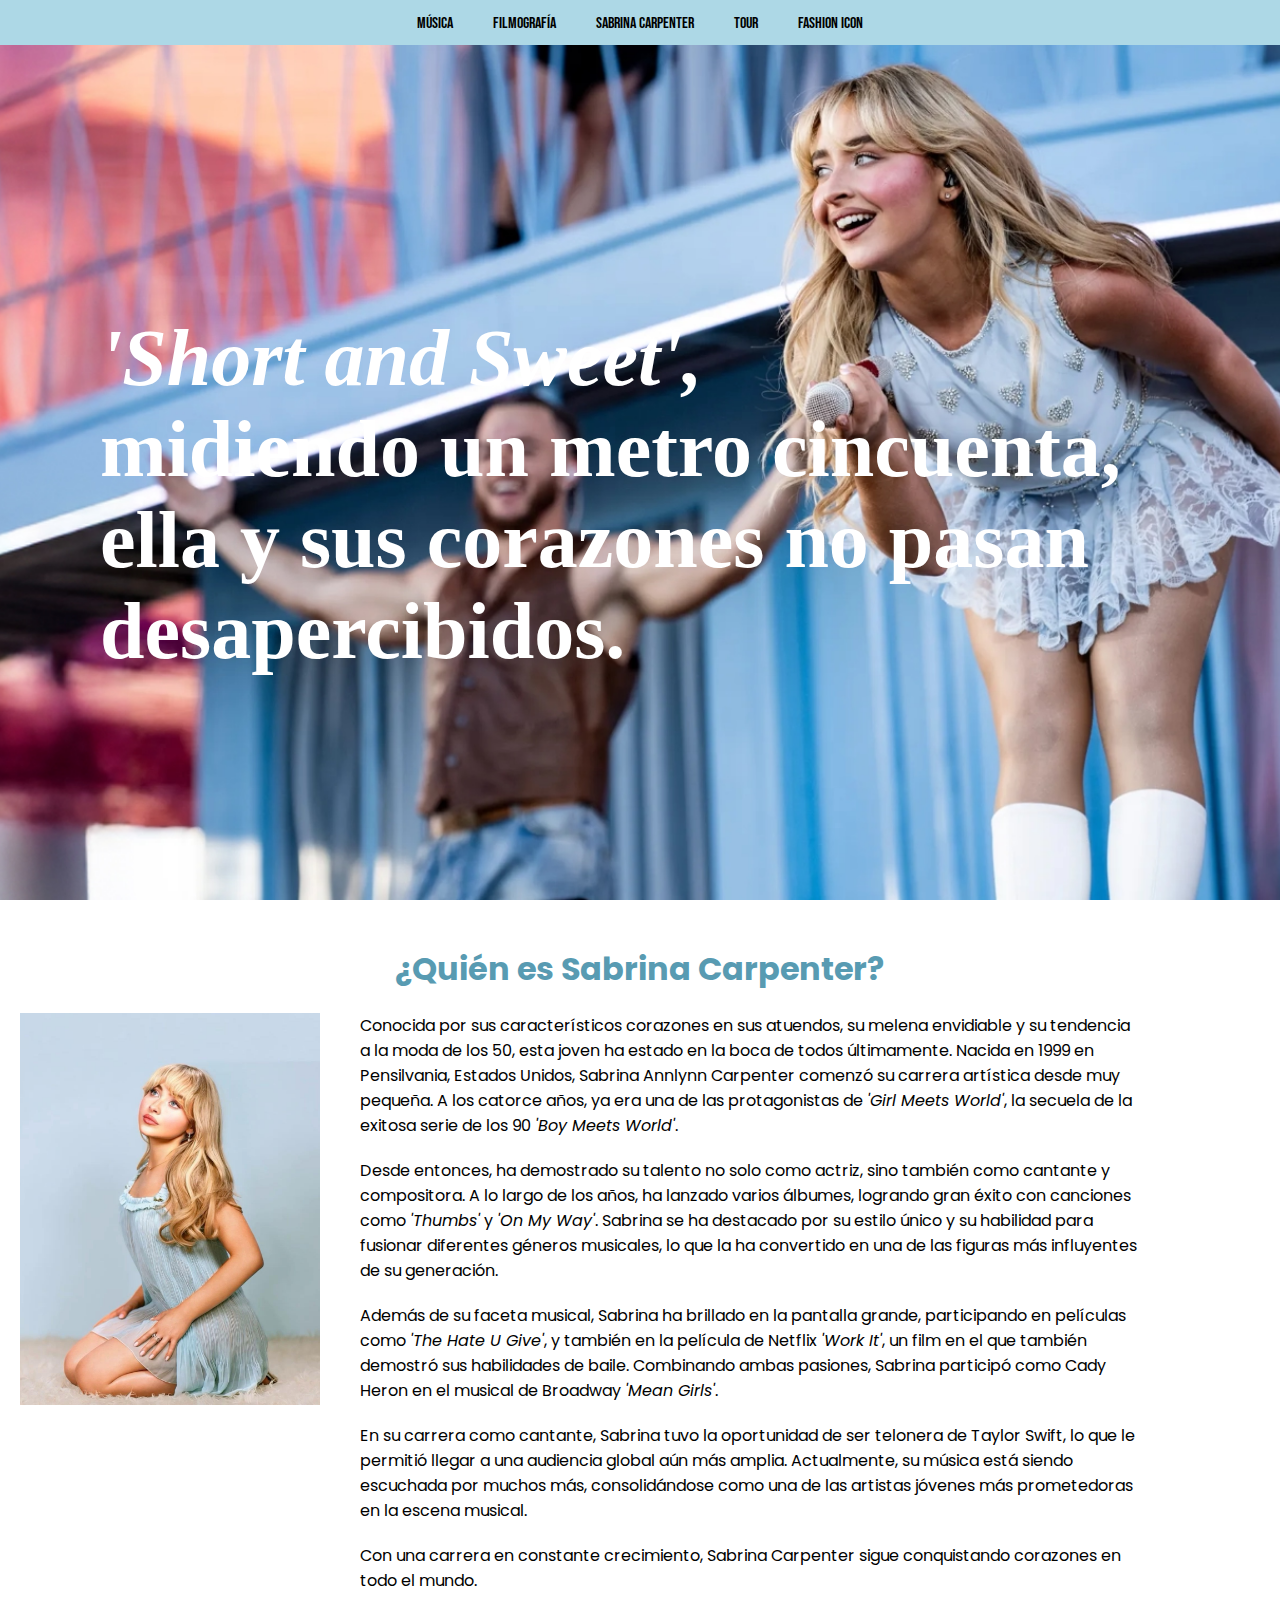
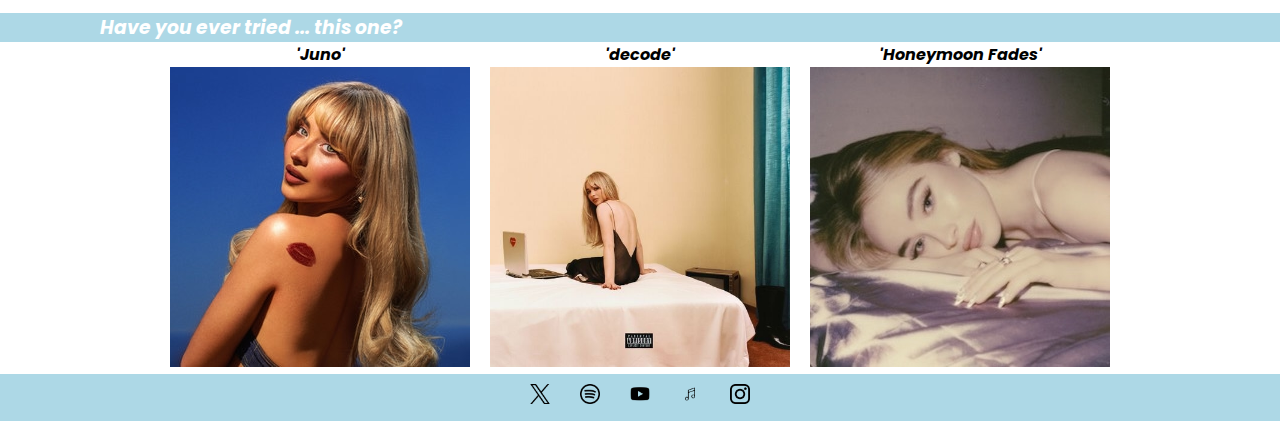
==== index.html @ 901c5bfc "primer commit" ====
<!DOCTYPE html>
<html lang="es">
<head>
    <meta charset="UTF-8">
    <meta name="viewport" content="width=device-width, initial-scale=1.0">
    <title>Sabrina Carpenter</title>
    <!-- Fuente Bebas Neue -->
    <link rel="preconnect" href="https://fonts.googleapis.com">
    <link rel="preconnect" href="https://fonts.gstatic.com" crossorigin>
    <link href="https://fonts.googleapis.com/css2?family=Bebas+Neue&display=swap" rel="stylesheet"><link rel="preconnect" href="https://fonts.googleapis.com">
    <!-- Fuente Poppins -->
    <link rel="preconnect" href="https://fonts.gstatic.com" crossorigin>
    <link href="https://fonts.googleapis.com/css2?family=Bebas+Neue&family=Poppins:ital,wght@0,100;0,200;0,300;0,400;0,500;0,600;0,700;0,800;0,900;1,100;1,200;1,300;1,400;1,500;1,600;1,700;1,800;1,900&family=Roboto+Slab:wght@100..900&display=swap" rel="stylesheet">
    <!-- Archivo CSS -->
    <link rel="stylesheet" href="css/styles.css">
</head>
    <nav>
        <ul>
            <li><a href="pages/musica.html">Música</a></li>
            <li><a href="pages/filmografia.html">Filmografía</a></li>
            <li><a href="index.html">Sabrina Carpenter</a></li>
            <li><a href="pages/tour.html">Tour</a></li>
            <li><a href="pages/fashion-icon.html">Fashion Icon</a></li>
        </ul>
    </nav>
    <section class="Hero">
        <h1><i>'Short and Sweet',</i> <br>midiendo un metro cincuenta, <br> ella y sus corazones no pasan <br>desapercibidos.</h1>
    </section>
    <h2>¿Quién es Sabrina Carpenter?</h2>
    <section class="biografia">
        <div>
            <p>Conocida por sus característicos corazones en sus atuendos, su melena envidiable y su tendencia a la moda de los 50, esta joven ha estado en la boca de todos últimamente. Nacida en 1999 en Pensilvania, Estados Unidos, Sabrina Annlynn Carpenter comenzó su carrera artística desde muy pequeña. A los catorce años, ya era una de las protagonistas de <i>'Girl Meets World'</i>, la secuela de la exitosa serie de los 90 <i>'Boy Meets World'</i>.</p>
        
            <p>Desde entonces, ha demostrado su talento no solo como actriz, sino también como cantante y compositora. A lo largo de los años, ha lanzado varios álbumes, logrando gran éxito con canciones como <i>'Thumbs'</i> y <i>'On My Way'</i>. Sabrina se ha destacado por su estilo único y su habilidad para fusionar diferentes géneros musicales, lo que la ha convertido en una de las figuras más influyentes de su generación.</p>
        
            <p>Además de su faceta musical, Sabrina ha brillado en la pantalla grande, participando en películas como <i>'The Hate U Give'</i>, y también en la película de Netflix <i>'Work It'</i>, un film en el que también demostró sus habilidades de baile. Combinando ambas pasiones, Sabrina participó como Cady Heron en el musical de Broadway <i>'Mean Girls'</i>.</p>
        
            <p>En su carrera como cantante, Sabrina tuvo la oportunidad de ser telonera de Taylor Swift, lo que le permitió llegar a una audiencia global aún más amplia. Actualmente, su música está siendo escuchada por muchos más, consolidándose como una de las artistas jóvenes más prometedoras en la escena musical.</p>
        
            <p>Con una carrera en constante crecimiento, Sabrina Carpenter sigue conquistando corazones en todo el mundo.</p>
        </div>
    </section>    
    <section>
        <h3><i>Have you ever tried ... this one?</i></h3>
        <div class="contenedor-canciones">
            <div>
                <h4><i>'Juno'</i></h4>
                <a href="https://open.spotify.com/intl-es/track/21B4gaTWnTkuSh77iWEXdS?si=9c2409a9f84745d2" target="_blank">
                 <img src="img/shortnsweet.avif" alt="Portada de 'Short n' Sweet' álbum al cual pertenece 'Juno'">
             </a>
            </div>
            <div>
             <h4><i>'decode'</i></h4>
                <a href="https://open.spotify.com/intl-es/track/17wMOhLqVB3DRCmTaLjwVM?si=ca93d19548b24111" target="_blank">
                    <img src="img/emailsicantsend.avif" alt="Portada de 'emails i can't send' álbum al cual pertenece 'decode'">
             </a>
         </div>
         <div>
                <h4><i>'Honeymoon Fades'</i></h4>
                <a href="https://open.spotify.com/intl-es/track/2o2R6ghiVJfAqEXnlmOihz?si=4bb9153eb9164376" target="_blank">
                    <img src="img/honeymoon_fades.avif" alt="Portada del single 'Honeymoon Fades'">
                </a>
            </div>
        </div>
    </section>
    <footer>
        <a href="https://x.com/sabrinaannlynn" target="_blank">
            <img src="img/x.png" alt="Logo de twitter">
        </a>
        <a href="https://open.spotify.com/intl-es/artist/74KM79TiuVKeVCqs8QtB0B?si=yg893AQBSUCXRYA8qIvSbg"target= "_blank">
            <img src="img/logotipo-de-spotify.png" alt="Logo de spotify">
        </a>
        <a href="https://www.youtube.com/channel/UCPKWE1H6xhxwPlqUlKgHb_w" target="_blank">
            <img src="img/youtube.png" alt="Logo de youtube">
        </a>
        <a href="https://music.apple.com/ec/artist/sabrina-carpenter/390647681"target= "_blank">
            <img src="img/applemusic.png" alt="Logo de apple music">
        </a>
        <a href="https://www.instagram.com/sabrinacarpenter/" target="_blank">
            <img src="img/logotipo-de-instagram.png" alt="Logo de instagram">
        </a>
    </footer>
</body>
</html>
---- css/styles.css ----
/* Reseteo todo*/ 
*{
    margin:0;
    padding: 0;
    box-sizing: border-box;
} 
/*pongo la barra de navegador en el centro y le pongo color celeste clarito*/
nav{
    text-align: center;
    background-color: lightblue;
    color: black;
    padding: 10px;
}
/*especifico la lista del nav para que quede centrado y la fuente*/
nav ul{
    list-style: none;
    display: inline-flex;
    justify-content: center;
    padding: 0;
    margin:0;
    font-family: 'Bebas Neue', sans-serif;
    font-size: 24 px;
}
/*especifico espacio entre los elementos del menu*/
nav ul li{
    margin: 0 20px;
}
/*acomodo los enlaces*/
a{
    text-decoration: none;
    color: inherit;
}
/*sección hero*/
.Hero {
    background-image: url('../img/sabrina_header.avif'); /*importé la imagen*/
    background-repeat: no-repeat; /*que no se repita*/
    background-position: center;
    background-size: cover;
    height: 100vh; /* la sección ocupa toda la altura de la ventana */
    display: flex; /*flexbox*/
    align-items: center; /* alineo contenido en el centro vertical */
    justify-content: flex-start; /* alineo el contenido horizontalmente */
    color: white; /* color texto */
    padding-left: 100px; /*espacio a la izquierda*/
    font-size: 40px; /*tamaño letra*/
    font-family: 'Times New Roman', Times, serif;
    background-attachment: fixed;
}
/*tamaño de portadas*/ 
.contenedor-canciones img{
    width: 300px;
    height: 300px;
}
/*cambio la fuente de todo el cuerpo*/
body{
    font-family: "Poppins", serif;
}
body p{
    margin: 20px;
    padding-left: 100px;
    padding-right: 100px;
}
/*cambio el footer*/

footer {
    background-color: lightblue; /*color*/
    bottom: 0;
    width: 100%; /*ocupa todo el ancho*/
    padding: 10px 0;  /* Espacio en la parte superior e inferior */
    display: flex;
    justify-content: center;  /* centra los iconos */
    gap: 30px;  /* Espacio entre los iconos */
}

footer img {
    width: 20px;  /* tamaño de los iconos */
    height: 20px;  /* iconos cuadrados */
}
/*modifico las tablas*/

table {
    border-collapse: collapse; /* uno los bordes */
    width: 100%; /* ocupa todo el espacio*/
    text-align: left; /* alineado */
    border: 2px solid lightblue; /* borde */
}

table th, table td {
    padding: 10px; /* espaciado adentro */
    border: 2px solid rgb(93, 135, 149); /* bordes entre celdas */
}
/*encabezados*/
table th {
    background-color: lightblue; /* fondo de los encabezados */
    color: black; /*  texto */
}
.ultimo-lanzamiento {
    background-image: url(../img/portada-musica.jpg); /*pongo la foto*/
    background-attachment: fixed; /*fijo*/
    background-position: center;
    background-size: cover;
    height: 100vh;
    align-items: center; /* centro verticalmente */
    color: white; /* texto */
    padding-top: 200px; 
    padding-left: 200px;
    font-size: 40px; /* tamaño de la letra */
    font-family: 'Times New Roman', Times, serif;
}
.ultimo-lanzamiento h2{
    font-size: 35;
    padding-left: 125px;
    color: white;
    text-align: justify;
}
h2{
    color: rgb(88, 155, 178);
    text-align: center;
    font-size: 32px;
}
h3{
    color: white;
    padding-left: 2%;
    background-color: lightblue;
    padding-left: 100px;
}
.moda img{
    max-width: 30%; /* la imagen ocupa el 80% del ancho del contenedor */
    height: 500px;
    margin: 10px;
    padding-left: 60px;
}
.contenedor-canciones{
    display: flex; /*flexbox*/
    flex-wrap: wrap; /*los elementos van abajo si no entran*/
    gap:20px; /*espacio entre elementos*/
    align-items: center; /*centro*/
    justify-content: center; /*justificado*/
}
.contenedor-canciones h4{
    text-align: center;
}
.biografia{
        background-image: url(../img/sabrina-portada.avif);
        background-repeat: no-repeat;
        background-position: top-left;
        background-size: 300px;
        margin: 20px;
        padding-left: 190px; /* espacio para que el contenido no este sobre la imagen */}

/*alineo para que el texto no quede sobre la iamgen*/
.biografia p{
    padding-left: 130px;
    text-align: left;
    padding-top: 0;
}
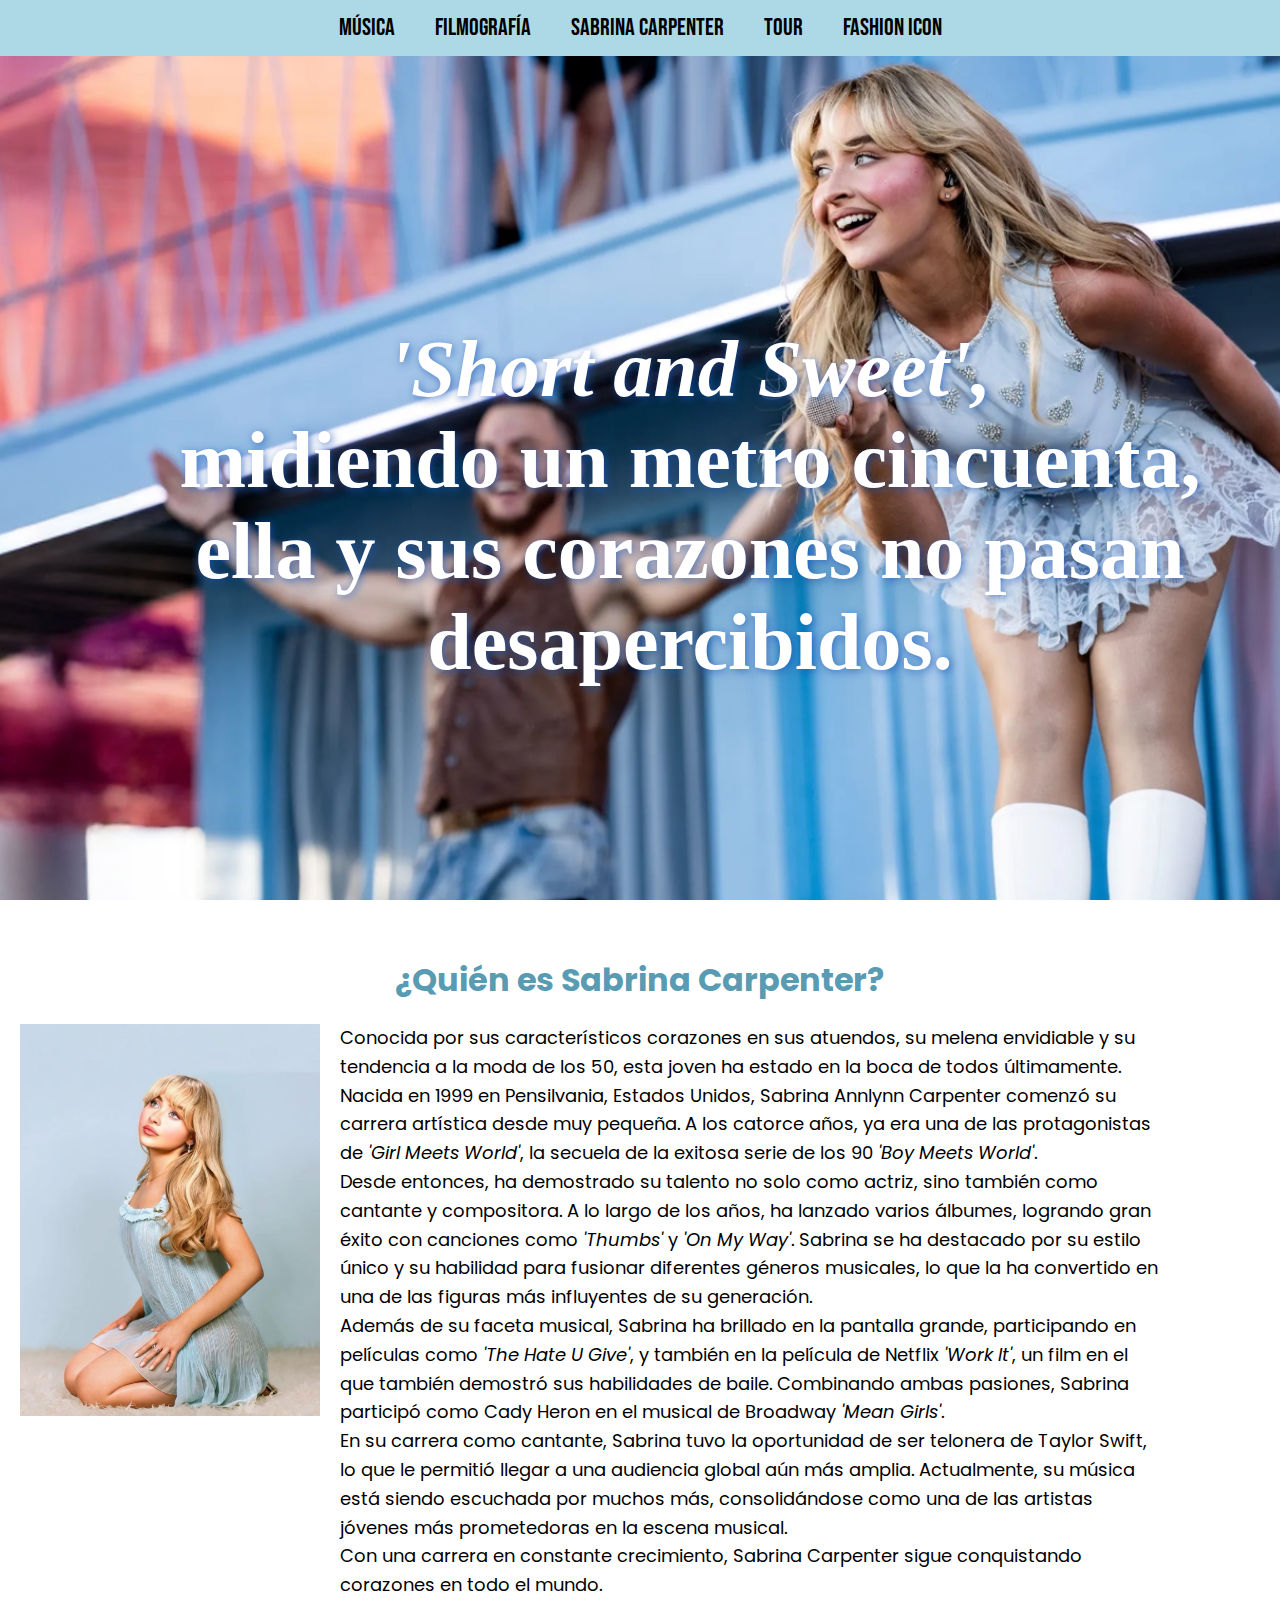
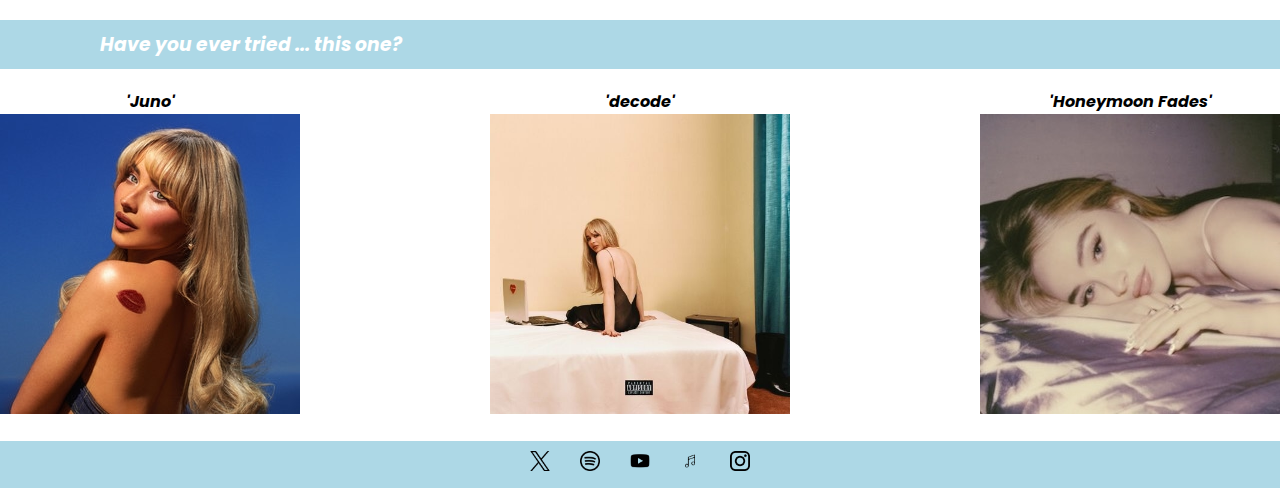
==== commit ff047512: "ultimos cambios" ====
--- a/index.html
+++ b/index.html
@@ -27,19 +27,23 @@
         <h1><i>'Short and Sweet',</i> <br>midiendo un metro cincuenta, <br> ella y sus corazones no pasan <br>desapercibidos.</h1>
     </section>
     <h2>¿Quién es Sabrina Carpenter?</h2>
-    <section class="biografia">
-        <div>
-            <p>Conocida por sus característicos corazones en sus atuendos, su melena envidiable y su tendencia a la moda de los 50, esta joven ha estado en la boca de todos últimamente. Nacida en 1999 en Pensilvania, Estados Unidos, Sabrina Annlynn Carpenter comenzó su carrera artística desde muy pequeña. A los catorce años, ya era una de las protagonistas de <i>'Girl Meets World'</i>, la secuela de la exitosa serie de los 90 <i>'Boy Meets World'</i>.</p>
-        
-            <p>Desde entonces, ha demostrado su talento no solo como actriz, sino también como cantante y compositora. A lo largo de los años, ha lanzado varios álbumes, logrando gran éxito con canciones como <i>'Thumbs'</i> y <i>'On My Way'</i>. Sabrina se ha destacado por su estilo único y su habilidad para fusionar diferentes géneros musicales, lo que la ha convertido en una de las figuras más influyentes de su generación.</p>
-        
-            <p>Además de su faceta musical, Sabrina ha brillado en la pantalla grande, participando en películas como <i>'The Hate U Give'</i>, y también en la película de Netflix <i>'Work It'</i>, un film en el que también demostró sus habilidades de baile. Combinando ambas pasiones, Sabrina participó como Cady Heron en el musical de Broadway <i>'Mean Girls'</i>.</p>
-        
-            <p>En su carrera como cantante, Sabrina tuvo la oportunidad de ser telonera de Taylor Swift, lo que le permitió llegar a una audiencia global aún más amplia. Actualmente, su música está siendo escuchada por muchos más, consolidándose como una de las artistas jóvenes más prometedoras en la escena musical.</p>
-        
-            <p>Con una carrera en constante crecimiento, Sabrina Carpenter sigue conquistando corazones en todo el mundo.</p>
-        </div>
-    </section>    
+<section class="biografia">
+    <!-- Imagen a la izquierda -->
+    <img src="img/sabrina-portada.avif" alt="Imagen de Sabrina Carpenter">
+    
+    <!-- Contenido de texto a la derecha -->
+    <div>
+        <p>Conocida por sus característicos corazones en sus atuendos, su melena envidiable y su tendencia a la moda de los 50, esta joven ha estado en la boca de todos últimamente. Nacida en 1999 en Pensilvania, Estados Unidos, Sabrina Annlynn Carpenter comenzó su carrera artística desde muy pequeña. A los catorce años, ya era una de las protagonistas de <i>'Girl Meets World'</i>, la secuela de la exitosa serie de los 90 <i>'Boy Meets World'</i>.</p>
+    
+        <p>Desde entonces, ha demostrado su talento no solo como actriz, sino también como cantante y compositora. A lo largo de los años, ha lanzado varios álbumes, logrando gran éxito con canciones como <i>'Thumbs'</i> y <i>'On My Way'</i>. Sabrina se ha destacado por su estilo único y su habilidad para fusionar diferentes géneros musicales, lo que la ha convertido en una de las figuras más influyentes de su generación.</p>
+    
+        <p>Además de su faceta musical, Sabrina ha brillado en la pantalla grande, participando en películas como <i>'The Hate U Give'</i>, y también en la película de Netflix <i>'Work It'</i>, un film en el que también demostró sus habilidades de baile. Combinando ambas pasiones, Sabrina participó como Cady Heron en el musical de Broadway <i>'Mean Girls'</i>.</p>
+    
+        <p>En su carrera como cantante, Sabrina tuvo la oportunidad de ser telonera de Taylor Swift, lo que le permitió llegar a una audiencia global aún más amplia. Actualmente, su música está siendo escuchada por muchos más, consolidándose como una de las artistas jóvenes más prometedoras en la escena musical.</p>
+    
+        <p>Con una carrera en constante crecimiento, Sabrina Carpenter sigue conquistando corazones en todo el mundo.</p>
+    </div>
+</section>
     <section>
         <h3><i>Have you ever tried ... this one?</i></h3>
         <div class="contenedor-canciones">
--- a/css/styles.css
+++ b/css/styles.css
@@ -1,156 +1,442 @@
-/* Reseteo todo*/ 
-*{
-    margin:0;
+/* reseteo en 0 */
+* {
+    margin: 0;
     padding: 0;
     box-sizing: border-box;
 } 
-/*pongo la barra de navegador en el centro y le pongo color celeste clarito*/
-nav{
+/* barra de navegación  */
+.seccion-tablas a{ /*especifico por los cambios de bootstrap*/
+    text-decoration: none;
+    color: black;
+} 
+.seccion-tablas h2{ /*especifico por los cambios de bootstrap*/
+    color: rgb(88, 155, 178);
+    text-align: center;
+    font-size: 32px;
+    font-family: "Poppins", serif;
+}
+.seccion-tablas p{ /*especifico por los cambios de bootstrap*/
+    font-family: "Poppins", serif;
+}
+nav { /*nav*/
     text-align: center;
     background-color: lightblue;
     color: black;
     padding: 10px;
 }
-/*especifico la lista del nav para que quede centrado y la fuente*/
-nav ul{
+nav ul {
     list-style: none;
-    display: inline-flex;
+    display: flex;
     justify-content: center;
     padding: 0;
-    margin:0;
+    margin: 0;
     font-family: 'Bebas Neue', sans-serif;
-    font-size: 24 px;
-}
-/*especifico espacio entre los elementos del menu*/
-nav ul li{
+    font-size: 24px;
+    flex-wrap: wrap;
+}
+nav ul li {
     margin: 0 20px;
 }
-/*acomodo los enlaces*/
-a{
+a {
     text-decoration: none;
     color: inherit;
-}
-/*sección hero*/
+    line-height: 1.5
+}
+
+/* sección Hero */
 .Hero {
-    background-image: url('../img/sabrina_header.avif'); /*importé la imagen*/
-    background-repeat: no-repeat; /*que no se repita*/
-    background-position: center;
-    background-size: cover;
-    height: 100vh; /* la sección ocupa toda la altura de la ventana */
-    display: flex; /*flexbox*/
-    align-items: center; /* alineo contenido en el centro vertical */
-    justify-content: flex-start; /* alineo el contenido horizontalmente */
-    color: white; /* color texto */
-    padding-left: 100px; /*espacio a la izquierda*/
-    font-size: 40px; /*tamaño letra*/
-    font-family: 'Times New Roman', Times, serif;
-    background-attachment: fixed;
-}
-/*tamaño de portadas*/ 
-.contenedor-canciones img{
-    width: 300px;
-    height: 300px;
-}
-/*cambio la fuente de todo el cuerpo*/
-body{
-    font-family: "Poppins", serif;
-}
-body p{
-    margin: 20px;
-    padding-left: 100px;
-    padding-right: 100px;
-}
-/*cambio el footer*/
-
-footer {
-    background-color: lightblue; /*color*/
-    bottom: 0;
-    width: 100%; /*ocupa todo el ancho*/
-    padding: 10px 0;  /* Espacio en la parte superior e inferior */
-    display: flex;
-    justify-content: center;  /* centra los iconos */
-    gap: 30px;  /* Espacio entre los iconos */
-}
-
-footer img {
-    width: 20px;  /* tamaño de los iconos */
-    height: 20px;  /* iconos cuadrados */
-}
-/*modifico las tablas*/
-
-table {
-    border-collapse: collapse; /* uno los bordes */
-    width: 100%; /* ocupa todo el espacio*/
-    text-align: left; /* alineado */
-    border: 2px solid lightblue; /* borde */
-}
-
-table th, table td {
-    padding: 10px; /* espaciado adentro */
-    border: 2px solid rgb(93, 135, 149); /* bordes entre celdas */
-}
-/*encabezados*/
-table th {
-    background-color: lightblue; /* fondo de los encabezados */
-    color: black; /*  texto */
-}
-.ultimo-lanzamiento {
-    background-image: url(../img/portada-musica.jpg); /*pongo la foto*/
-    background-attachment: fixed; /*fijo*/
+    background-image: url('../img/sabrina_header.avif');
+    background-repeat: no-repeat;
     background-position: center;
     background-size: cover;
     height: 100vh;
-    align-items: center; /* centro verticalmente */
-    color: white; /* texto */
-    padding-top: 200px; 
-    padding-left: 200px;
-    font-size: 40px; /* tamaño de la letra */
+    display: flex;
+    align-items: center;
+    justify-content: center;
+    color: white;
+    padding-left: 100px;
+    font-size: 40px;
     font-family: 'Times New Roman', Times, serif;
-}
-.ultimo-lanzamiento h2{
-    font-size: 35;
+    background-attachment: fixed;
+    text-align: center;
+    text-shadow: 2px 2px 8px rgba(24, 86, 181, 0.7); /*sombra para que no se pierda la letra*/
+}
+
+/* el cuerpo */
+body {
+    font-family: "Poppins", serif; /*fuente*/
+}
+body p { /*margenes y padding*/
+    margin: 20px;
+    padding: 0 100px;
+}
+
+
+/* footer */
+footer {
+    background-color: lightblue;
+    bottom: 0;
+    width: 100%;
+    padding: 10px 0;
+    display: flex;
+    justify-content: center;
+    gap: 30px;
+}
+footer img {
+    width: 20px;
+    height: 20px;
+}
+/* contenedor de las canciones */
+.contenedor-canciones {
+    display: flex; /* flexbox */
+    justify-content: space-between; /* espaciado parejo */
+    gap: 20px;
+    flex-wrap: wrap; 
+    margin: 20px 0;
+}
+
+.contenedor-canciones div {
+    text-align: center; /* centro */
+}
+
+.contenedor-canciones img {
+    width: 100%; /* ocupan el 100% */
+    height: auto; /* proporción de la imagen */
+    max-width: 300px; /* limita el tamaño máximo */
+}
+
+/* último lanzamiento */
+.ultimo-lanzamiento {
+    background-image: url(../img/portada-musica.jpg);
+    background-attachment: fixed;
+    background-position: center;
+    background-size: cover;
+    height: 100vh;
+    align-items: center;
+    color: white;
+    padding: 200px 0 0 200px;
+    font-size: 40px;
+    font-family: 'Times New Roman', Times, serif;
+}
+.ultimo-lanzamiento h2 {
+    font-size: 35px;
     padding-left: 125px;
     color: white;
     text-align: justify;
 }
-h2{
+.ultimo-lanzamiento a{
+    text-decoration: none;
+}
+
+/* Títulos */
+h2 {
     color: rgb(88, 155, 178);
     text-align: center;
     font-size: 32px;
 }
-h3{
+h3 {
     color: white;
-    padding-left: 2%;
     background-color: lightblue;
-    padding-left: 100px;
-}
-.moda img{
-    max-width: 30%; /* la imagen ocupa el 80% del ancho del contenedor */
+    padding: 10px 100px;
+}
+
+/* Moda */
+.moda section {
+    display: grid;/*grid*/
+    grid-template-columns: repeat(3, 1fr);
+    gap: 20px;
+    justify-items: center;
+    margin-bottom: 40px;
+}
+.moda section img {
+    width: 100%; /*tamaño de imagenes*/
+    height: 600px;
+    object-fit: cover;
+}
+.moda section h3, .moda section p { /*texto de moda*/
+    text-align: center;
+    width: 100%;
+    grid-column: span 3;
+}
+.biografia {
+    display: grid; /* grid */
+    grid-template-columns: 300px 1fr; /*una columna de 300px para la imagen y la otra ocupa lo restante */
+    margin: 20px;
+}
+.biografia img {
+    width: 100%; /* imagen ocupe todo el espacio de su columna */
+    height: auto; /* mantiene las proporciones*/
+    object-fit: cover;
+    grid-column: 1; /* La imagen está en la primera columna */
+}
+.biografia p {
+    grid-column: 2; /* el texto va a la segunda columna */
+    padding-left: 20px;
+    text-align: left; /* texto a la izquierda */
+    font-size: 18px;
+    line-height: 1.6;
+    margin: 0;
+}
+/* responsive 480 */
+@media screen and (max-width: 480px) {/*nav*/
+    nav {
+        text-align: center;
+        padding: 10px;
+    }
+    /* lista del nav */
+    nav ul {
+        display: flex;
+        flex-direction: column; /* a columna para apilar */
+        align-items: center; /* centrado*/
+        padding: 0;
+        margin: 0;
+        font-size: 20px; /* más chiquito */
+    }
+    /* elementos de la lista */
+    nav ul li {
+        margin: 5px 0; /* menos margen */
+    }
+    /*footer*/
+    footer {
+        font-size: 10px; /* texto más chico */
+        padding: 6px; /* menos padding */
+    }
+
+    footer img {
+        width: 16px; /* íconos más chicos */
+        height: 16px;
+    }
+    
+/* Hero*/
+    .Hero {
+        font-size: 24px; /*mas chiquito*/
+        padding-left: 20px;
+        text-align: center;
+        background-image: url('../img/sabrina_header_celular.jpg'); /*cambie imagen*/
+        background-repeat: no-repeat;
+        background-position: center;
+        background-size: cover;
+        height: 100vh;
+        display: flex;
+        align-items: center;
+        justify-content: center;
+}
+/* texto de biografía */
+    .biografia p {
+        font-size: 14px; /* tamaño más chiquito */
+        line-height: 1.5; /*interlineado más chiquito */
+        padding-right: 10px;
+        text-align: left;
+    }
+    .biografia {
+        display: flex; /* flexbox*/
+        flex-direction: column; /* de forma vertical */
+        align-items: center; /* elemntos centrdos */
+        padding: 10px;
+}
+/* imagen biografía*/
+    .biografia img {
+        width: 100%;
+        margin-top: 20px; /* espacio encima de la imagen */
+}
+/* titulos más chiquitos*/ 
+    h2 {
+        font-size: 24px;
+        padding: 10px 20px;
+    }
+    h3 {
+        font-size: 18px;
+        padding: 10px 20px;
+    }
+/* contenedor de canciones */
+    .contenedor-canciones {
+        display: flex;
+        flex-direction: column; /*apilados*/
+        align-items: center;
+        padding: 0 20px;
+    }
+
+    /* imagenes contenedor canciones */
+    .contenedor-canciones img {
+        width: 100%;
+        width: 300px;
+        height: auto;
+        margin-bottom: 20px;
+}
+    .contenedor-canciones h4 {
+        font-size: 14px;
+} 
+/* último lanzamiento */
+    .ultimo-lanzamiento {
+        background-image: url(../img/portada-musica\ -\ copia.jpg); /*cambio foto*/
+        background-attachment: fixed;
+        background-position: center;
+        background-size: cover;
+        height: 100vh;
+        display: flex;
+        flex-direction: column;
+        justify-content: center; /* centro el contenido en y */
+        align-items: center; /* centro contenido en x */
+        color: white;
+        font-family: 'Times New Roman', Times, serif;
+}
+
+/* tamaño h1 */
+    .ultimo-lanzamiento h1 {
+        font-size: 2rem;
+        text-align: center;
+        justify-content: center;
+        padding:0;
+        margin-right:50%;
+}
+
+/*tamaño h2 */
+    .ultimo-lanzamiento h2 {
+        font-size: 1.5rem;
+        text-align: center;
+        justify-content: center;
+        padding: 0;
+        margin-right:50%;
+}
+    /* Moda */
+    .moda section {
+        display: grid; /* grid */
+        grid-template-columns: 1fr; /* 1 columna por fila */
+        gap: 10px; /* espacio entre las imágenes */
+    }
+
+    .moda section img {
+        width: 100%; /* ocupan todo el ancho disponible */
+        height: auto; /* mantiene la proporción original */
+        max-height: 400px; /* altura máxima de las imágenes */
+    }
+
+    .moda section h3, .moda section p {
+        text-align: center; /* centrado */
+        width: 100%; /* texto ocupa todo el ancho */
+        grid-column: span 1; /* texto ocupa toda la fila */
+    }
+
+    .moda p {
+        margin-right: 20px;
+        margin-left: 20px;
+        padding: 0;
+        text-align: center; /* centrado */
+    }
+}
+@media screen and (max-width: 768px) {
+    /* nav */
+    nav {
+        text-align: center;
+        padding: 10px;
+    }
+
+    /* lista del nav */
+    nav ul {
+        display: flex;
+        flex-direction: column; /* en columna */
+        align-items: center; /* centrado */
+        padding: 0;
+        margin: 0;
+        font-size: 22px; /* mas chico */
+    }
+
+    /* elementos de la lista */
+    nav ul li {
+        margin: 8px 0;
+    }
+
+    /* footer */
+    footer {
+        font-size: 12px; /* tamaño mas chico */
+        padding: 8px;
+    }
+
+    footer img {
+        width: 18px; /* mas chico*/
+        height: 18px;
+    }
+    .Hero {
+        font-size: 20px; 
+        padding-left: 15px; 
+        text-align: center;
+        background-image: url('../img/sabrina_header_celular.jpg'); 
+        background-repeat: no-repeat;
+        background-position: center;
+        background-size: cover;
+        height: 60vh; 
+        display: flex;
+        align-items: center;
+        justify-content: center;
+    }
+    .biografia p {
+        font-size: 16px; 
+        line-height: 1.6; 
+        padding-right: 15px; 
+        text-align: justify; /* justificado */
+        margin: 0 20px; 
+    }
+    .biografia {
+        display: flex; /* flexbox*/
+        flex-direction: column; /* de forma vertical */
+        align-items: center; /* elementos centrados */
+        padding: 20px;
+    }
+
+    /* imagen biografía */
+    .biografia img {
+        width: 100%;
+        max-width: 400px; 
+        margin-top: 20px;
+    }
+
+    /* títulos */
+    h2 {
+        font-size: 22px; 
+        padding: 10px 20px;
+    }
+
+    h3 {
+        font-size: 20px; 
+        padding: 10px 20px;
+    }
+
+    /* contenedor de canciones */
+    .contenedor-canciones {
+        display: flex;
+        flex-direction: column; /* apilados */
+        align-items: center;
+        padding: 0 20px;
+    }
+
+    /* imagenes contenedor canciones */
+    .contenedor-canciones img {
+        width: 100%;
+        width: 350px; /* Limitar el ancho máximo de las imágenes */
+        height: auto;
+        margin-bottom: 20px;
+    }
+    .seccion-tablas p{
+        padding: 0;
+        margin: 15px;
+}
+.moda section {
+    display: grid; /* grid */
+    grid-template-columns: repeat(2, 1fr); /* dos columnas por fila */
+    gap: 20px;
+    justify-items: center;
+    margin-bottom: 40px;
+}
+
+.moda section img {
+    width: 100%;
     height: 500px;
-    margin: 10px;
-    padding-left: 60px;
-}
-.contenedor-canciones{
-    display: flex; /*flexbox*/
-    flex-wrap: wrap; /*los elementos van abajo si no entran*/
-    gap:20px; /*espacio entre elementos*/
-    align-items: center; /*centro*/
-    justify-content: center; /*justificado*/
-}
-.contenedor-canciones h4{
-    text-align: center;
-}
-.biografia{
-        background-image: url(../img/sabrina-portada.avif);
-        background-repeat: no-repeat;
-        background-position: top-left;
-        background-size: 300px;
-        margin: 20px;
-        padding-left: 190px; /* espacio para que el contenido no este sobre la imagen */}
-
-/*alineo para que el texto no quede sobre la iamgen*/
-.biografia p{
-    padding-left: 130px;
-    text-align: left;
-    padding-top: 0;
+    object-fit: cover;
+}
+
+.moda section h3, .moda section p {
+    text-align: center;
+    width: 100%;
+    grid-column: span 2; /* Asegurar que el texto ocupe todo el ancho */
+}
 }